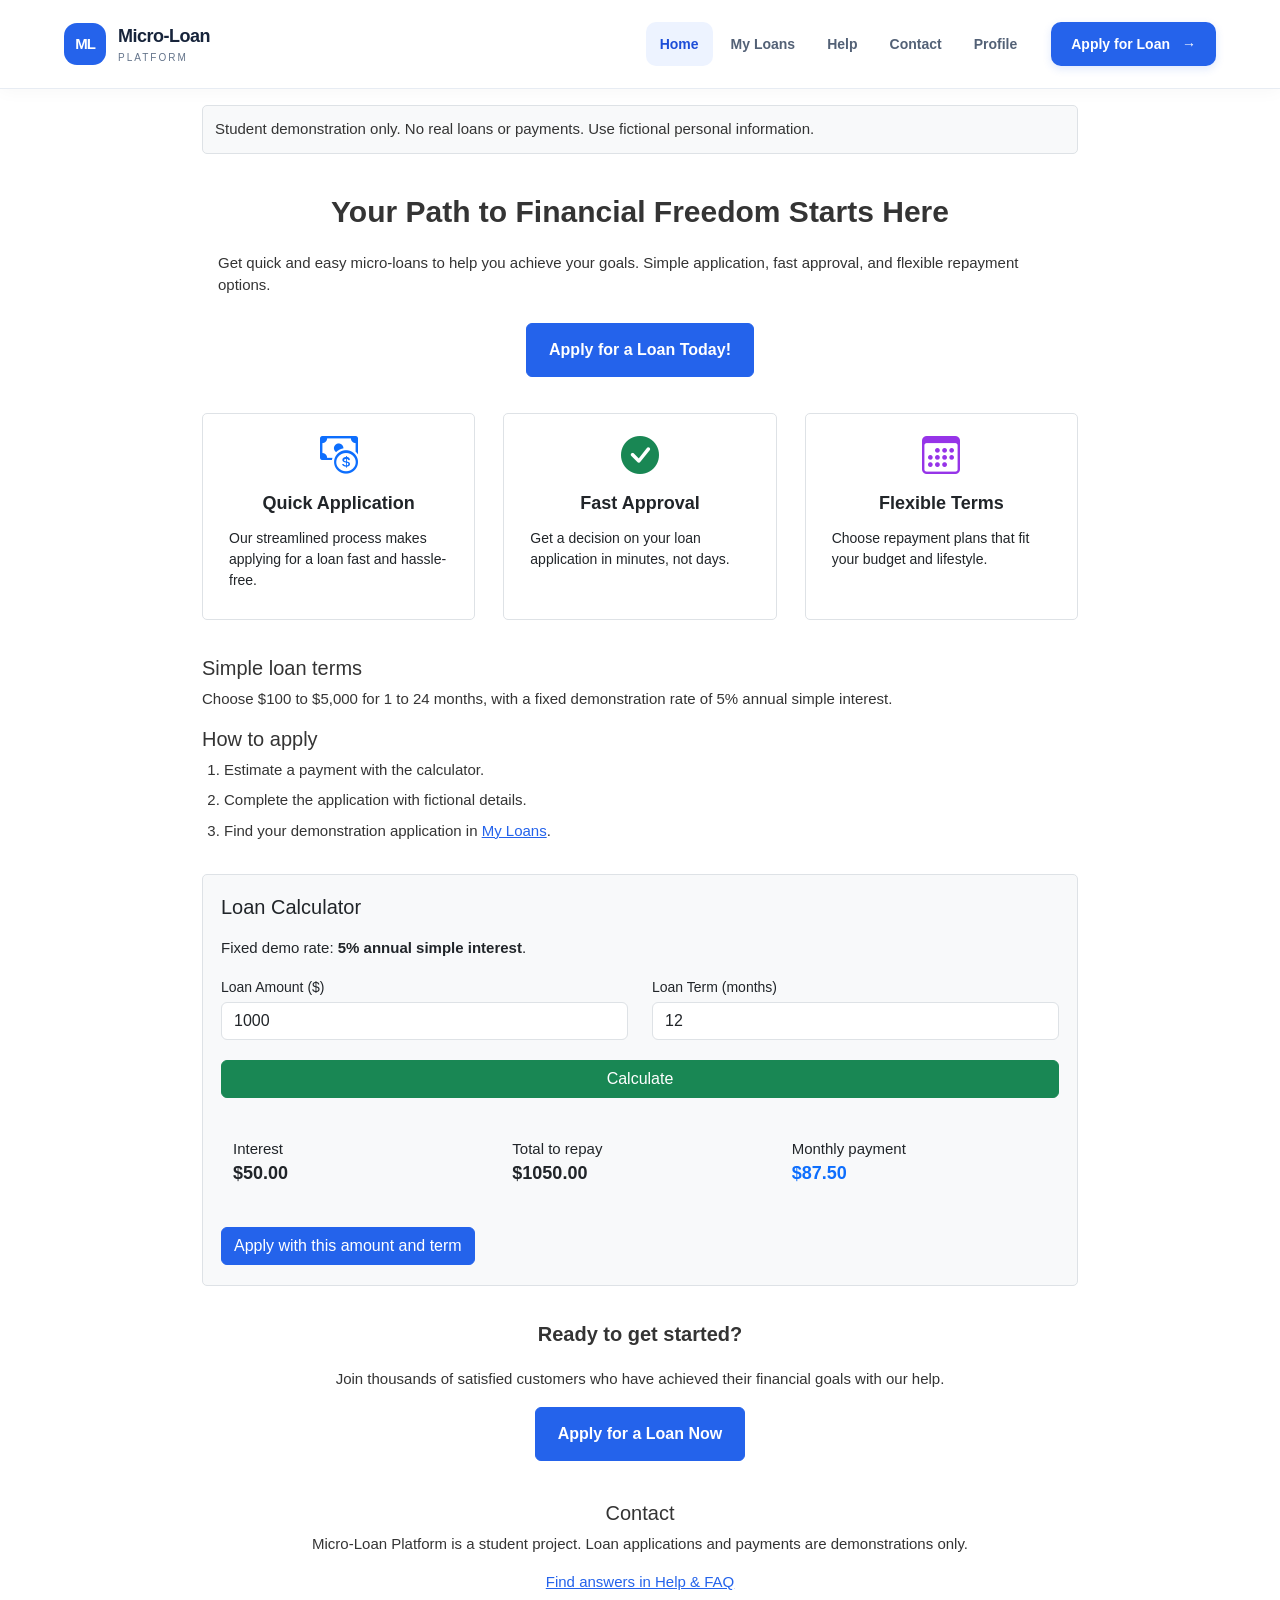
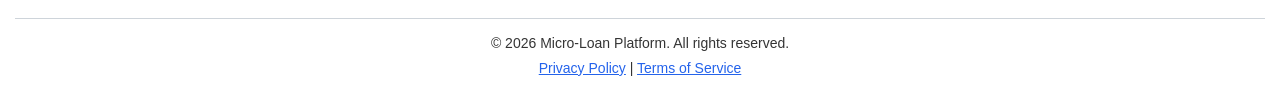
==== index.html @ 4043ddec "Added responsive navbar with CSS-only burger menu" ====
<!DOCTYPE html>
<html lang="en">
<head>
  <meta charset="UTF-8">
  <meta name="viewport" content="width=device-width, initial-scale=1.0">
  <meta name="description" content="Micro-Loan Platform: a student demo of a simple micro-loan application website.">
  <title>Home | Micro-Loan Platform</title>
  <link href="https://cdn.jsdelivr.net/npm/bootstrap@5.3.3/dist/css/bootstrap.min.css" rel="stylesheet">
  <link href="https://cdn.jsdelivr.net/npm/bootstrap-icons@1.11.3/font/bootstrap-icons.min.css" rel="stylesheet">
  <link href="css/common.css" rel="stylesheet">
  <link href="css/public.css" rel="stylesheet">
  <link rel="stylesheet" href="css/navbar.css">
</head>
<body>
  <header class="site-header">
    <div class="navbar-shell">
      <a class="nav-brand" href="index.html" aria-label="Micro-Loan Platform home">
        <span class="nav-brand-mark" aria-hidden="true">ML</span>
        <span><span class="nav-brand-name">Micro-Loan</span><span class="nav-brand-caption">Platform</span></span>
      </a>
      <input class="nav-menu-toggle" id="nav-menu-toggle" type="checkbox" aria-label="Toggle navigation menu" aria-controls="primary-navigation">
      <label class="nav-toggle" for="nav-menu-toggle">
        <span aria-hidden="true"></span><span aria-hidden="true"></span><span aria-hidden="true"></span>
      </label>
      <nav id="primary-navigation" class="primary-nav" aria-label="Main navigation">
        <ul class="primary-links">
          <li><a href="index.html" aria-current="page">Home</a></li>
          <li><a href="loans.html">My Loans</a></li>
          <li><a href="help.html">Help</a></li>
          <li><a href="index.html#contact">Contact</a></li>
          <li><a href="loans.html#profile-demo">Profile</a></li>
          <li class="nav-apply"><a class="nav-cta" href="apply.html">Apply for Loan<span aria-hidden="true">&rarr;</span></a></li>
        </ul>
      </nav>
    </div>
  </header>

  <main class="container page-content">
    <p class="demo-notice mt-3">Student demonstration only. No real loans or payments. Use fictional personal information.</p>
    <section class="hero text-center" aria-labelledby="hero-title">
      <h1 id="hero-title">Your Path to Financial Freedom Starts Here</h1>
      <p class="hero-description">Get quick and easy micro-loans to help you achieve your goals. Simple application, fast approval, and flexible repayment options.</p>
      <a class="btn btn-primary main-cta" href="apply.html">Apply for a Loan Today!</a>
    </section>

    <section class="feature-grid" aria-label="Loan benefits">
      <article class="card feature-card text-center">
        <i class="bi bi-cash-coin feature-icon text-primary" aria-hidden="true"></i>
        <h2>Quick Application</h2>
        <p>Our streamlined process makes applying for a loan fast and hassle-free.</p>
      </article>
      <article class="card feature-card text-center">
        <i class="bi bi-check-circle-fill feature-icon text-success" aria-hidden="true"></i>
        <h2>Fast Approval</h2>
        <p>Get a decision on your loan application in minutes, not days.</p>
      </article>
      <article class="card feature-card text-center">
        <i class="bi bi-calendar3 feature-icon calendar-icon" aria-hidden="true"></i>
        <h2>Flexible Terms</h2>
        <p>Choose repayment plans that fit your budget and lifestyle.</p>
      </article>
    </section>

    <section class="information-section" aria-labelledby="terms-title">
      <h2 id="terms-title">Simple loan terms</h2>
      <p>Choose $100 to $5,000 for 1 to 24 months, with a fixed demonstration rate of 5% annual simple interest.</p>
      <h2>How to apply</h2>
      <ol class="application-steps">
        <li>Estimate a payment with the calculator.</li>
        <li>Complete the application with fictional details.</li>
        <li>Find your demonstration application in <a href="loans.html">My Loans</a>.</li>
      </ol>
    </section>

    <section class="card calculator" aria-labelledby="calculator-title">
      <h2 id="calculator-title">Loan Calculator</h2>
      <p>Fixed demo rate: <strong>5% annual simple interest</strong>.</p>
      <form id="loan-calculator" novalidate>
        <div class="row">
          <div class="col-12 col-md-6 mb-3">
            <label class="form-label" for="loan-amount">Loan Amount ($)</label>
            <input class="form-control" id="loan-amount" name="amount" type="number" value="1000" min="100" max="5000" step="0.01" required aria-describedby="loan-amount-error">
            <p class="field-error mb-0" id="loan-amount-error"></p>
          </div>
          <div class="col-12 col-md-6 mb-3">
            <label class="form-label" for="loan-term">Loan Term (months)</label>
            <input class="form-control" id="loan-term" name="term" type="number" value="12" min="1" max="24" step="1" required aria-describedby="loan-term-error">
            <p class="field-error mb-0" id="loan-term-error"></p>
          </div>
        </div>
        <button class="btn btn-success w-100" type="submit">Calculate</button>
      </form>
      <p id="calculator-message" class="text-danger mt-3 mb-0" role="status"></p>
      <div id="calculation-results" aria-live="polite" hidden>
        <dl class="row calculation-results">
          <div class="col-12 col-sm-4"><dt>Interest</dt><dd id="loan-interest"></dd></div>
          <div class="col-12 col-sm-4"><dt>Total to repay</dt><dd id="loan-total"></dd></div>
          <div class="col-12 col-sm-4"><dt>Monthly payment</dt><dd id="monthly-payment" class="text-primary"></dd></div>
        </dl>
      </div>
      <a id="calculator-apply" class="btn btn-primary mt-3 align-self-start" hidden>Apply with this amount and term</a>
    </section>

    <section class="bottom-cta text-center" aria-labelledby="cta-title">
      <h2 id="cta-title">Ready to get started?</h2>
      <p>Join thousands of satisfied customers who have achieved their financial goals with our help.</p>
      <a class="btn btn-primary main-cta" href="apply.html">Apply for a Loan Now</a>
    </section>

    <section id="contact" class="contact-section text-center" aria-labelledby="contact-title">
      <h2 id="contact-title">Contact</h2>
      <p>Micro-Loan Platform is a student project. Loan applications and payments are demonstrations only.</p>
      <a href="help.html">Find answers in Help &amp; FAQ</a>
    </section>
  </main>

  <footer class="site-footer text-center">
    <p class="mb-1">© 2026 Micro-Loan Platform. All rights reserved.</p>
    <nav aria-label="Legal navigation">
      <a href="loan-details.html#privacy">Privacy Policy</a>
      <span aria-hidden="true"> | </span>
      <a href="loan-details.html#terms">Terms of Service</a>
    </nav>
  </footer>
  <!-- store.js is supplied by participant 2. Keep it before the page script. -->
  <script src="js/store.js" defer></script>
  <script src="js/public.js" defer></script>
</body>
</html>
---- css/public.css ----
/* Styles for Home, Apply and Help. Shared styles are in common.css. */
.page-content { max-width: 900px; }
.application-page { max-width: 1050px; padding-top: 24px; padding-bottom: 32px; }
.help-page { max-width: 900px; padding-top: 24px; padding-bottom: 32px; }
.hero { position: relative; padding: 24px 16px 36px; }
.hero-description { text-align: left; margin-bottom: 26px; }
.main-cta { padding: 14px 22px; font-weight: 700; }
.feature-grid { display: grid; grid-template-columns: repeat(3, 1fr); gap: 28px; margin-bottom: 28px; }
.feature-card { padding: 22px 26px 28px; }
.feature-icon { display: block; margin: 0 auto 18px; font-size: 38px; line-height: 1; }
.calendar-icon { color: #9634e8; }
.feature-card h2 { font-size: 18px; font-weight: 700; margin-bottom: 14px; }
.feature-card p { text-align: left; margin: 0; font-size: 14px; }
.calculator { background-color: #f8f9fa; padding: 20px 18px; }
.calculator h2 { margin-bottom: 18px; }
.calculation-results { margin: 24px 0 16px; }
.calculation-results dt { font-weight: 400; }
.calculation-results dd { font-weight: 700; font-size: 18px; }
.information-section { padding: 8px 0 24px; }
.application-steps { padding-left: 22px; margin-bottom: 0; }
.application-steps li { margin-bottom: 8px; }
.bottom-cta { padding: 36px 0 22px; }
.bottom-cta h2 { margin-bottom: 22px; font-weight: 700; }
#contact { padding: 18px 0 24px; scroll-margin-top: 20px; }
.faq-item { margin-bottom: 12px; }
.faq-question { width: 100%; padding: 16px; display: flex; justify-content: space-between; gap: 12px; text-align: left; border: 0; border-radius: 5px; background: #f8f9fa; color: var(--site-text); font-weight: 700; }
.faq-question[aria-expanded="true"] { color: var(--site-blue); }
.faq-answer { padding: 16px; }
.faq-answer p { margin: 0; }

@media (max-width: 768px) {
  .feature-grid { grid-template-columns: repeat(2, 1fr); gap: 18px; }
}

@media (max-width: 576px) {
  .feature-grid { grid-template-columns: 1fr; }
  .hero { padding: 24px 0; }
  .feature-card { padding: 22px; }
  .calculator { padding: 18px 14px; }
}
---- css/navbar.css ----
.site-header {
  margin: 0;
  background: #fff;
  border-bottom: 1px solid #e7ecf3;
  box-shadow: 0 3px 16px rgb(15 23 42 / 3%);
  font-family: Arial, Helvetica, sans-serif;
  font-size: 14px;
  line-height: 1.5;
}

.navbar-shell {
  display: flex;
  align-items: center;
  justify-content: space-between;
  gap: 24px;
  max-width: 1200px;
  min-height: 88px;
  margin: 0 auto;
  padding: 16px 24px;
}

.nav-brand {
  display: inline-flex;
  align-items: center;
  gap: 12px;
  flex-shrink: 0;
  color: #17243b;
  text-decoration: none;
}

.nav-brand:hover { color: #2563eb; }
.nav-brand-mark {
  display: grid;
  place-items: center;
  width: 42px;
  height: 42px;
  border-radius: 13px;
  background: #2563eb;
  color: #fff;
  font-size: 15px;
  font-weight: 700;
  letter-spacing: -1px;
}

.nav-brand-name { display: block; font-size: 18px; font-weight: 700; letter-spacing: -0.5px; }
.nav-brand-caption { display: block; color: #64748b; font-size: 10px; letter-spacing: 2px; text-transform: uppercase; }
.primary-links {
  display: flex;
  align-items: center;
  gap: 4px;
  padding: 0;
  margin: 0;
  list-style: none;
}

.primary-links a {
  display: flex;
  align-items: center;
  justify-content: center;
  min-height: 44px;
  padding: 10px 14px;
  border-radius: 10px;
  color: #536176;
  font-weight: 600;
  text-decoration: none;
  transition: background-color 150ms, color 150ms;
}

.primary-links a:hover { background: #f1f5f9; color: #17243b; }
.primary-links a[aria-current] { background: #edf3ff; color: #1d4ed8; }
.primary-links .nav-apply { margin-left: 16px; }
.primary-links .nav-cta {
  gap: 12px;
  padding: 10px 20px;
  background: #2563eb;
  color: #fff;
  box-shadow: 0 3px 8px rgb(37 99 235 / 15%);
}

.primary-links .nav-cta:hover,
.primary-links .nav-cta[aria-current] { background: #1d4ed8; color: #fff; }
.site-header a:focus-visible,
.nav-menu-toggle:focus-visible + .nav-toggle { outline: 3px solid #2563eb; outline-offset: 4px; }
.nav-menu-toggle { display: none; }
.nav-toggle {
  display: none;
  flex-direction: column;
  align-items: center;
  justify-content: center;
  gap: 5px;
  width: 44px;
  height: 44px;
  padding: 0;
  border: 1px solid #dde5ef;
  border-radius: 12px;
  background: #f8fafc;
  color: #17243b;
  cursor: pointer;
  margin: 0;
}

.nav-toggle span {
  width: 20px;
  height: 2px;
  border-radius: 2px;
  background: currentColor;
  transition: transform 150ms, opacity 150ms;
}

.nav-menu-toggle:checked + .nav-toggle span:nth-child(1) { transform: translateY(7px) rotate(45deg); }
.nav-menu-toggle:checked + .nav-toggle span:nth-child(2) { opacity: 0; }
.nav-menu-toggle:checked + .nav-toggle span:nth-child(3) { transform: translateY(-7px) rotate(-45deg); }

@media (max-width: 991px) {
  .navbar-shell { flex-wrap: wrap; gap: 0; min-height: 76px; padding: 16px 20px; }
  /* Keep the checkbox focusable; its label is the visible burger. */
  .nav-menu-toggle {
    display: block;
    position: absolute;
    width: 1px;
    height: 1px;
    padding: 0;
    margin: 0;
    overflow: hidden;
    clip-path: inset(50%);
    white-space: nowrap;
  }
  .nav-toggle { display: flex; }
  .primary-nav { display: none; flex-basis: 100%; padding-top: 16px; }
  .nav-menu-toggle:checked ~ .primary-nav { display: block; }
  .primary-links { display: grid; gap: 4px; padding-top: 12px; border-top: 1px solid #e7ecf3; }
  .primary-links a { justify-content: flex-start; padding: 12px 14px; }
  .primary-links .nav-apply { margin: 8px 0 0; }
  .primary-links .nav-cta { justify-content: center; }
}

@media (prefers-reduced-motion: reduce) {
  .primary-links a, .nav-toggle span { transition: none; }
}
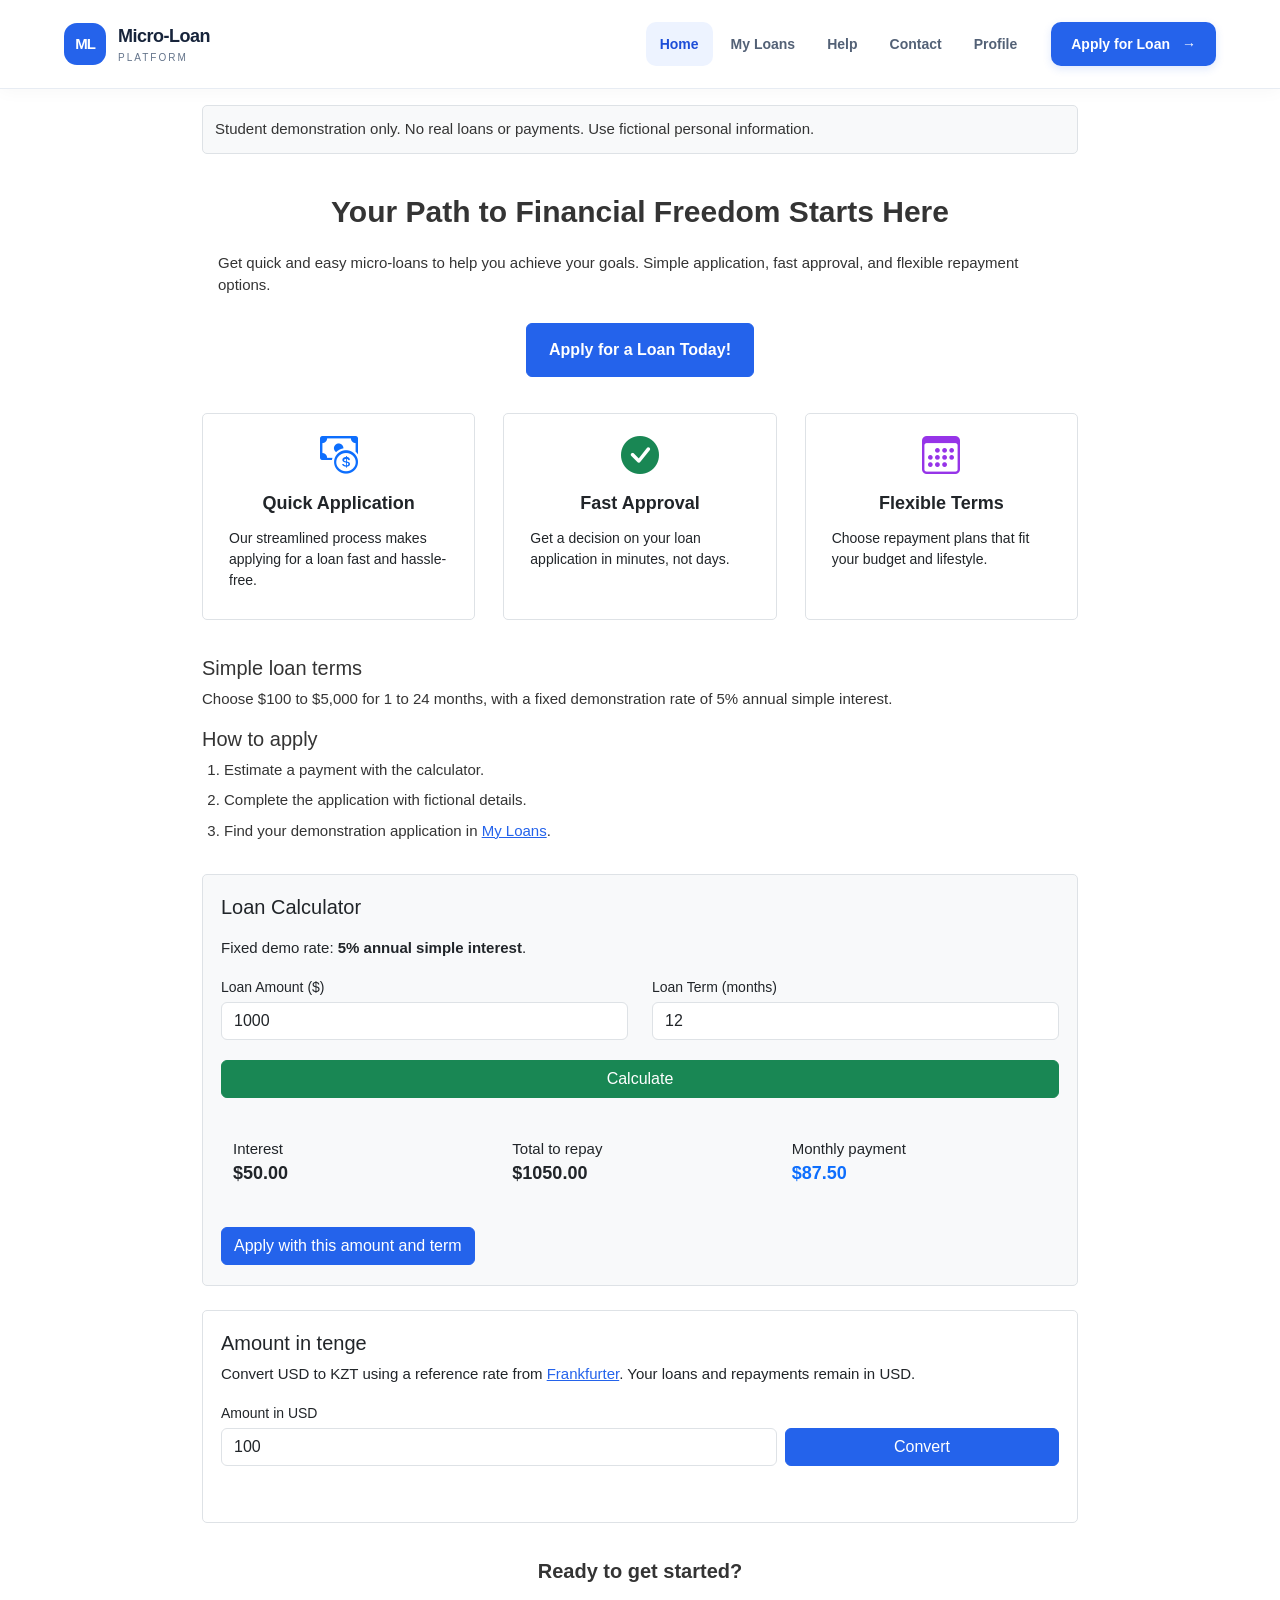
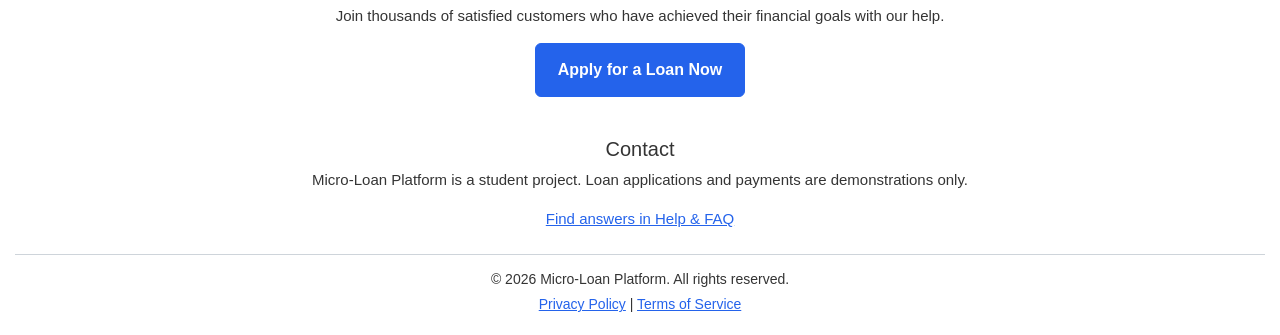
==== commit abde2e0d: "Added USD to KZT conversion" ====
--- a/index.html
+++ b/index.html
@@ -101,6 +101,25 @@
       <a id="calculator-apply" class="btn btn-primary mt-3 align-self-start" hidden>Apply with this amount and term</a>
     </section>
 
+    <section class="card final-tool mt-4" aria-labelledby="currency-title">
+      <h2 id="currency-title">Amount in tenge</h2>
+      <p>Convert USD to KZT using a reference rate from <a href="https://frankfurter.dev/" target="_blank" rel="noopener noreferrer">Frankfurter</a>. Your loans and repayments remain in USD.</p>
+      <form id="currency-form" novalidate>
+        <label class="form-label" for="currency-amount">Amount in USD</label>
+        <div class="row align-items-start g-2">
+          <div class="col-12 col-sm-8">
+            <input class="form-control" id="currency-amount" name="usd" type="number" min="0.01" step="0.01" value="100" required aria-describedby="currency-amount-error">
+            <p id="currency-amount-error" class="field-error mb-0"></p>
+          </div>
+          <div class="col-12 col-sm-4">
+            <button id="convert-currency" class="btn btn-primary w-100" type="submit">Convert</button>
+          </div>
+        </div>
+      </form>
+      <p id="currency-message" class="mt-3 mb-0" role="status"></p>
+      <div id="currency-result" class="mt-3" aria-live="polite"></div>
+    </section>
+
     <section class="bottom-cta text-center" aria-labelledby="cta-title">
       <h2 id="cta-title">Ready to get started?</h2>
       <p>Join thousands of satisfied customers who have achieved their financial goals with our help.</p>
@@ -122,8 +141,8 @@
       <a href="loan-details.html#terms">Terms of Service</a>
     </nav>
   </footer>
-  <!-- store.js is supplied by participant 2. Keep it before the page script. -->
   <script src="js/store.js" defer></script>
   <script src="js/public.js" defer></script>
+  <script src="js/currency.js" defer></script>
 </body>
 </html>
--- a/css/common.css
+++ b/css/common.css
@@ -0,0 +1,79 @@
+:root {
+  --site-text: #343434;
+  --site-border: #dee2e6;
+  --site-blue: #2463eb;
+}
+
+body {
+  display: flex;
+  flex-direction: column;
+  min-height: 100vh;
+  color: var(--site-text);
+  background-color: #fff;
+  font-family: Arial, Helvetica, sans-serif;
+  font-size: 15px;
+  line-height: 1.5;
+}
+
+main { flex-grow: 1; }
+a { color: var(--site-blue); }
+h1 { font-size: 30px; font-weight: 700; margin-bottom: 22px; }
+h2 { font-size: 20px; }
+
+a:focus-visible,
+button:focus-visible {
+  outline: 3px solid var(--site-blue);
+  outline-offset: 4px;
+}
+
+.site-header {
+  margin: 0 15px;
+  border-bottom: 1px solid #ced4da;
+}
+
+.header-inner {
+  display: flex;
+  justify-content: space-between;
+  align-items: center;
+  flex-wrap: wrap;
+  gap: 16px;
+  padding: 26px 18px 14px;
+}
+
+.brand { color: var(--site-text); font-size: 22px; text-decoration: none; }
+.nav-links {
+  display: flex;
+  align-items: center;
+  flex-wrap: wrap;
+  gap: 16px;
+  padding: 0;
+  margin: 0;
+  list-style: none;
+}
+
+.nav-links a[aria-current="page"] { font-weight: 700; }
+.btn-primary { background-color: var(--site-blue); border-color: var(--site-blue); }
+.card { border-color: var(--site-border); border-radius: 5px; }
+.form-label { margin-bottom: 4px; font-size: 14px; }
+.form-control:focus, .form-select:focus { border-color: var(--site-blue); }
+.field-error { color: #b02a37; font-size: 14px; margin-top: 4px; }
+[aria-invalid="true"] { border-color: #b02a37; }
+.demo-notice { background: #f8f9fa; border: 1px solid var(--site-border); padding: 12px; border-radius: 5px; }
+
+.site-footer {
+  margin: 0 15px;
+  padding: 14px 12px 20px;
+  border-top: 1px solid #ced4da;
+  font-size: 14px;
+}
+
+@media (max-width: 768px) {
+  .header-inner { justify-content: center; }
+  h1 { font-size: 26px; }
+}
+
+@media (max-width: 576px) {
+  .header-inner { padding: 18px 0; }
+  .nav-links { justify-content: center; gap: 12px; }
+  h1 { font-size: 24px; }
+}
--- a/css/public.css
+++ b/css/public.css
@@ -1,4 +1,3 @@
-/* Styles for Home, Apply and Help. Shared styles are in common.css. */
 .page-content { max-width: 900px; }
 .application-page { max-width: 1050px; padding-top: 24px; padding-bottom: 32px; }
 .help-page { max-width: 900px; padding-top: 24px; padding-bottom: 32px; }
@@ -38,3 +37,6 @@
   .feature-card { padding: 22px; }
   .calculator { padding: 18px 14px; }
 }
+
+/* New final tools keep the same card layout as the calculator. */
+.final-tool { padding: 20px 18px; }
--- a/css/navbar.css
+++ b/css/navbar.css
@@ -113,7 +113,6 @@
 
 @media (max-width: 991px) {
   .navbar-shell { flex-wrap: wrap; gap: 0; min-height: 76px; padding: 16px 20px; }
-  /* Keep the checkbox focusable; its label is the visible burger. */
   .nav-menu-toggle {
     display: block;
     position: absolute;
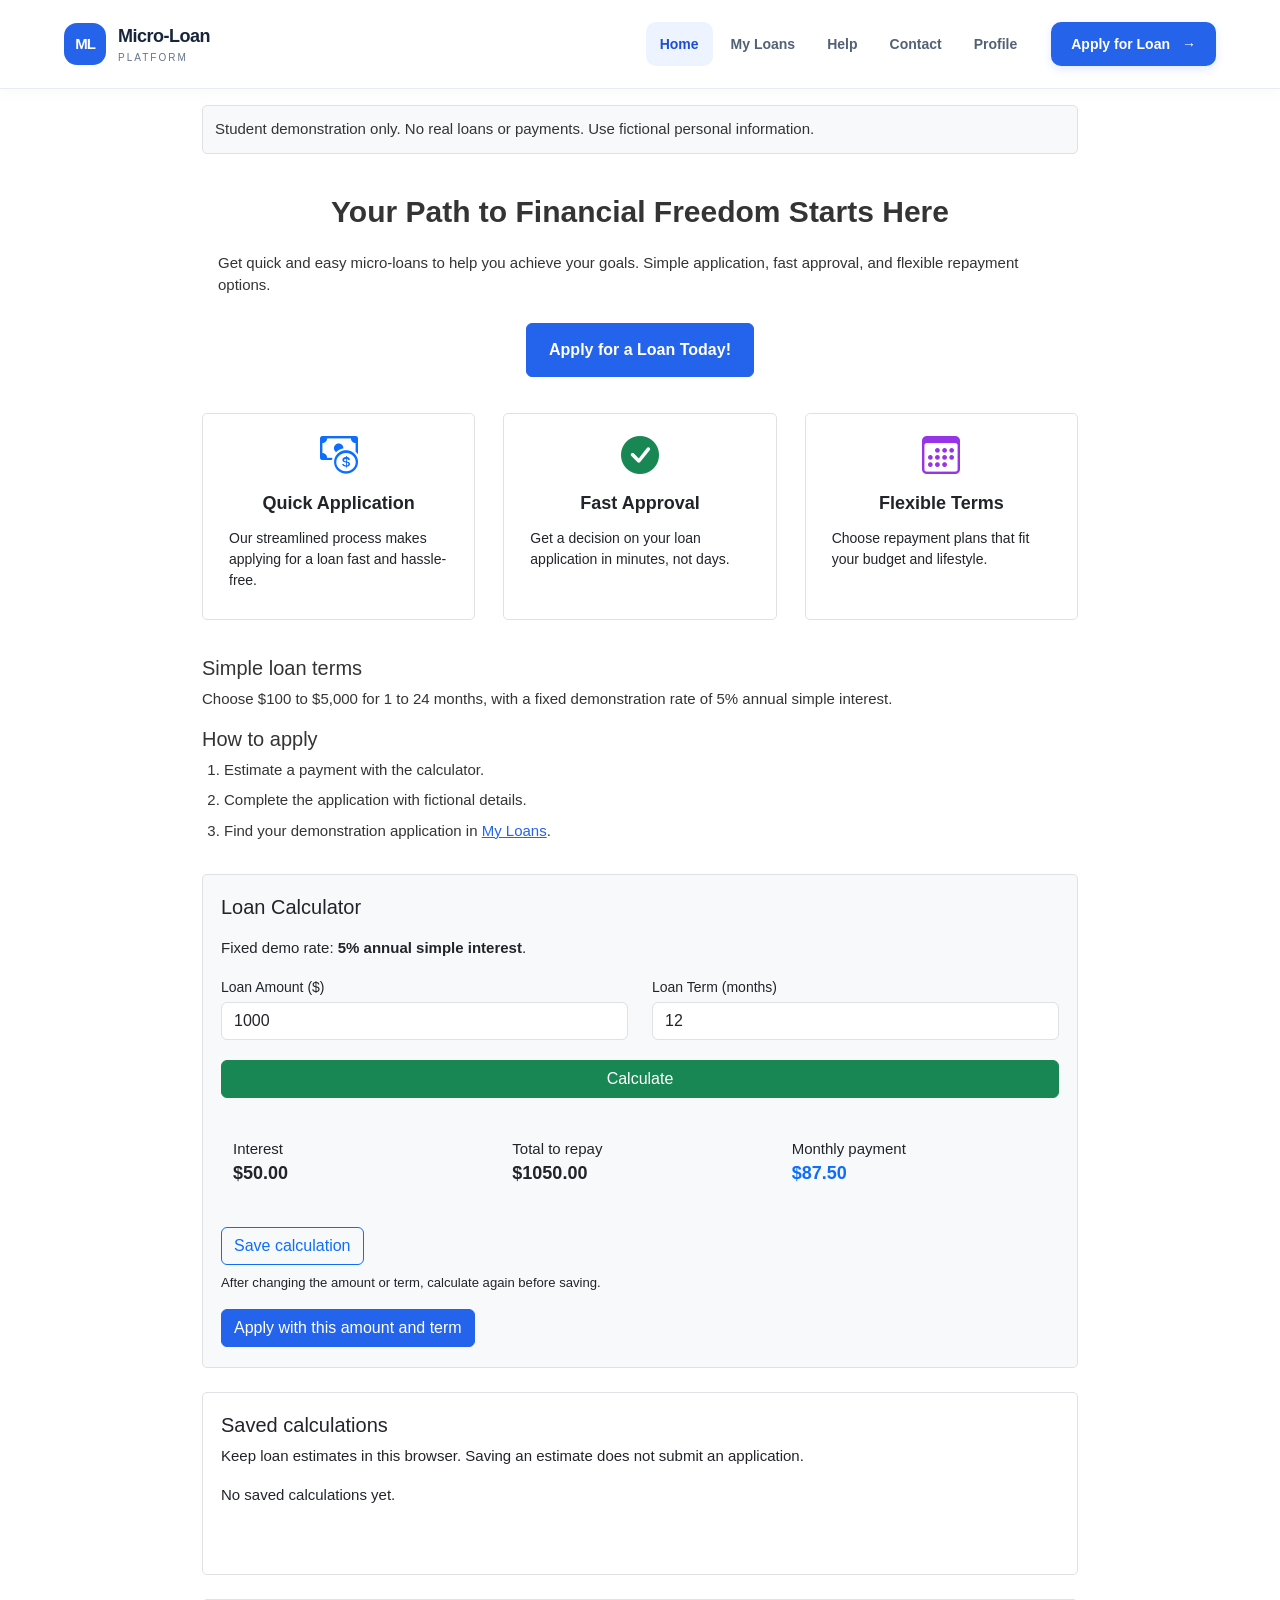
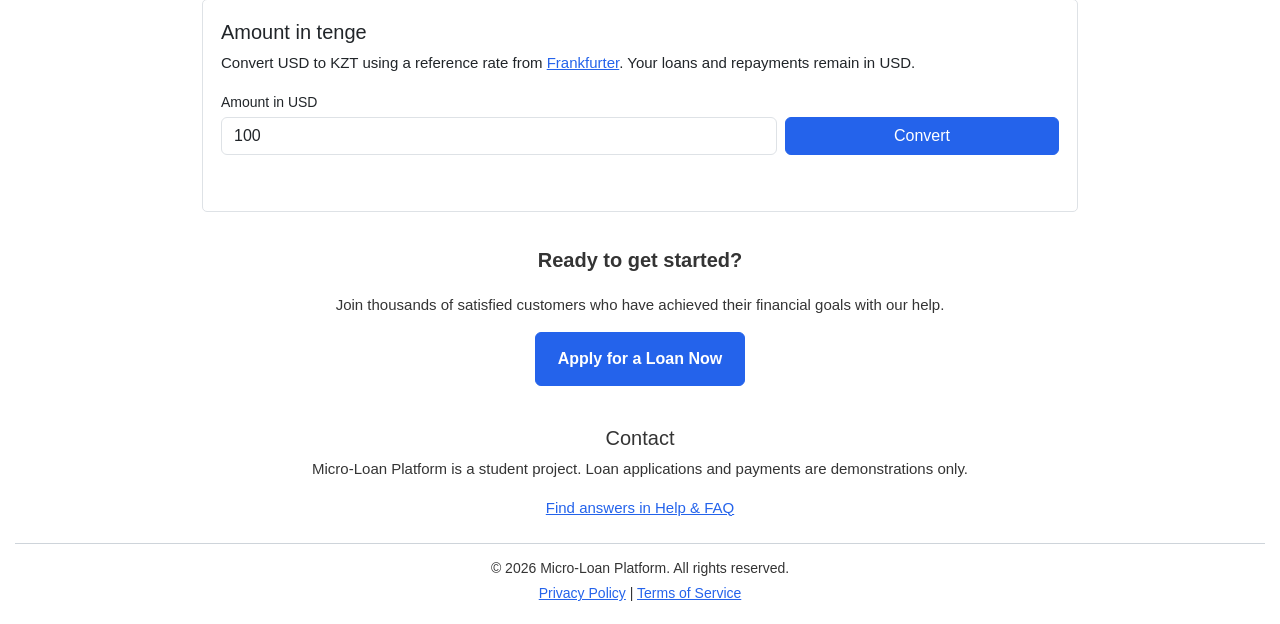
==== commit a16fb602: "Added calculation saving" ====
--- a/index.html
+++ b/index.html
@@ -98,7 +98,17 @@
           <div class="col-12 col-sm-4"><dt>Monthly payment</dt><dd id="monthly-payment" class="text-primary"></dd></div>
         </dl>
       </div>
+      <button id="save-calculation" class="btn btn-outline-primary mt-3 align-self-start" type="button" disabled aria-describedby="save-calculation-help">Save calculation</button>
+      <p id="save-calculation-help" class="small mt-2 mb-0">After changing the amount or term, calculate again before saving.</p>
       <a id="calculator-apply" class="btn btn-primary mt-3 align-self-start" hidden>Apply with this amount and term</a>
+    </section>
+
+    <section class="card final-tool mt-4" aria-labelledby="saved-calculations-title">
+      <h2 id="saved-calculations-title">Saved calculations</h2>
+      <p>Keep loan estimates in this browser. Saving an estimate does not submit an application.</p>
+      <p id="saved-calculation-empty">No saved calculations yet.</p>
+      <ul id="saved-calculation-list" class="saved-calculation-list" aria-label="Saved loan estimates"></ul>
+      <p id="saved-calculation-message" class="mt-3 mb-0" role="status"></p>
     </section>
 
     <section class="card final-tool mt-4" aria-labelledby="currency-title">
@@ -144,5 +154,6 @@
   <script src="js/store.js" defer></script>
   <script src="js/public.js" defer></script>
   <script src="js/currency.js" defer></script>
+  <script src="js/saved-calculations.js" defer></script>
 </body>
 </html>
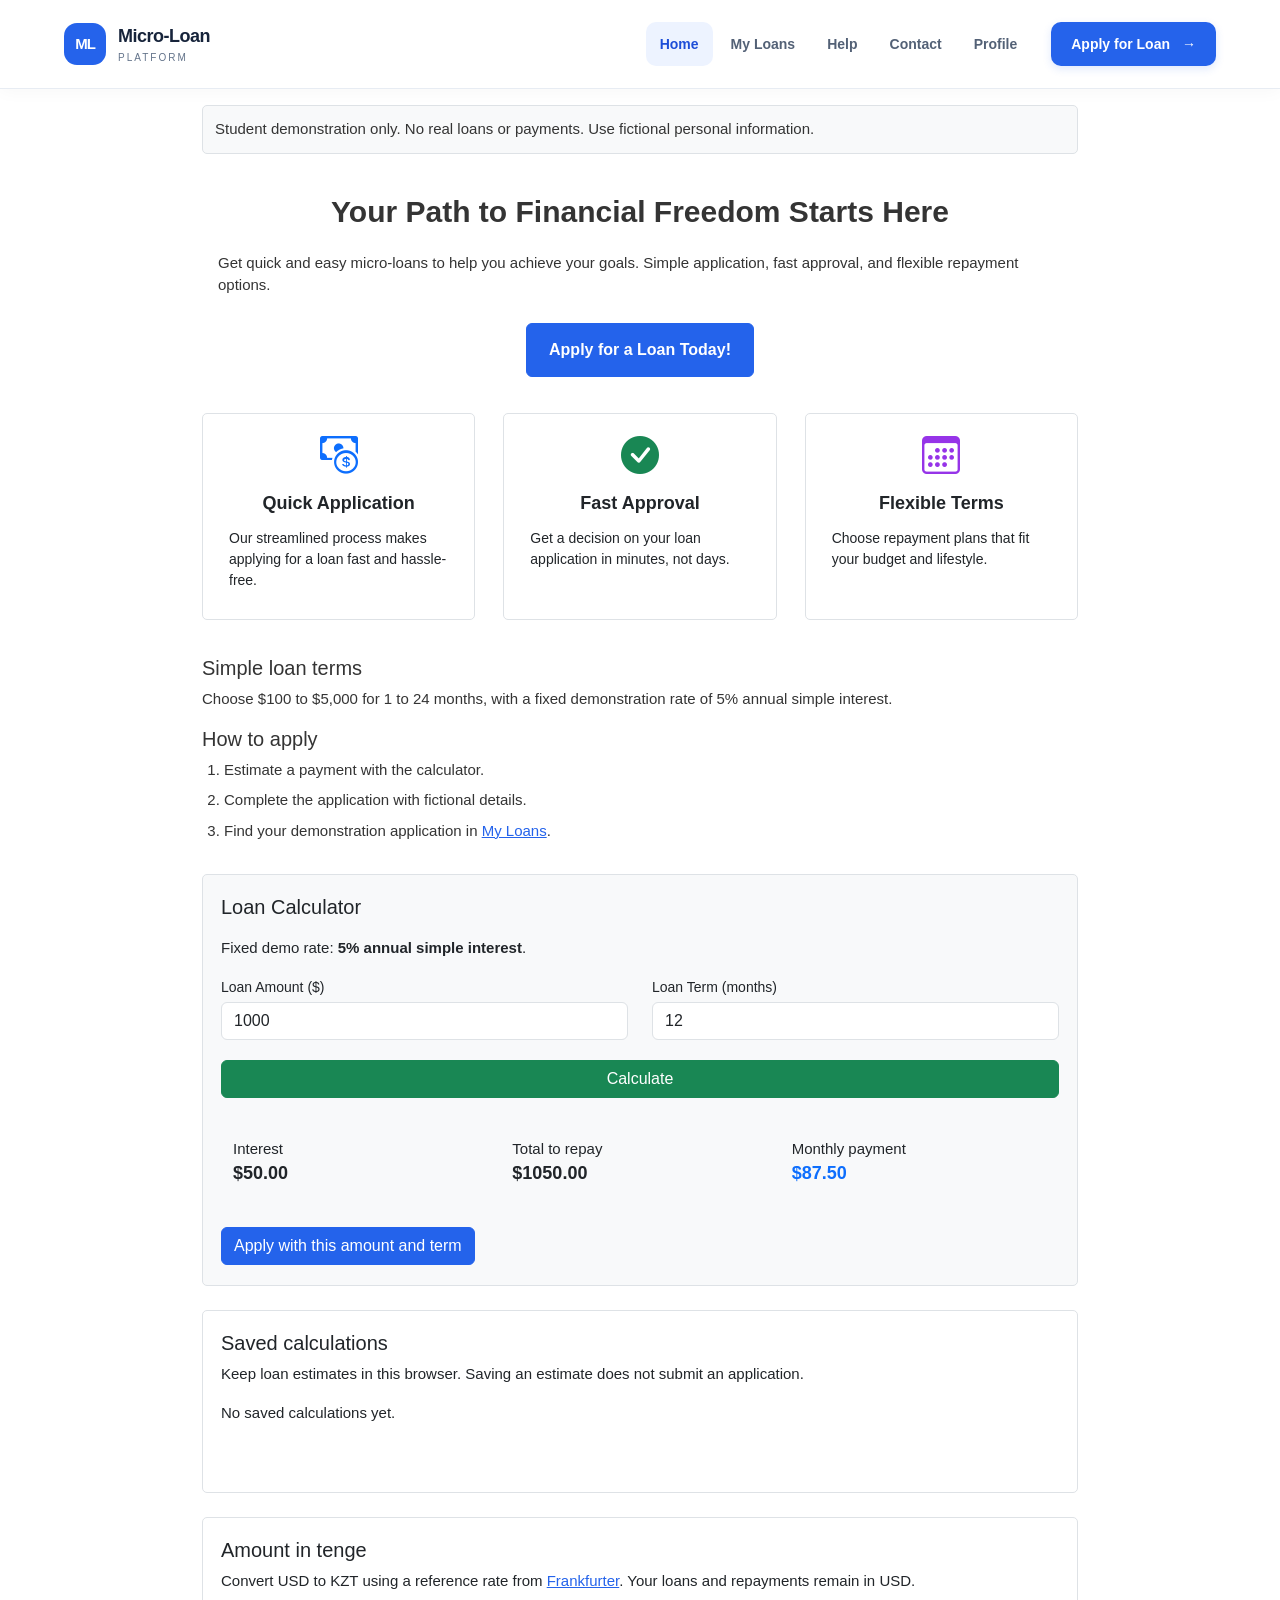
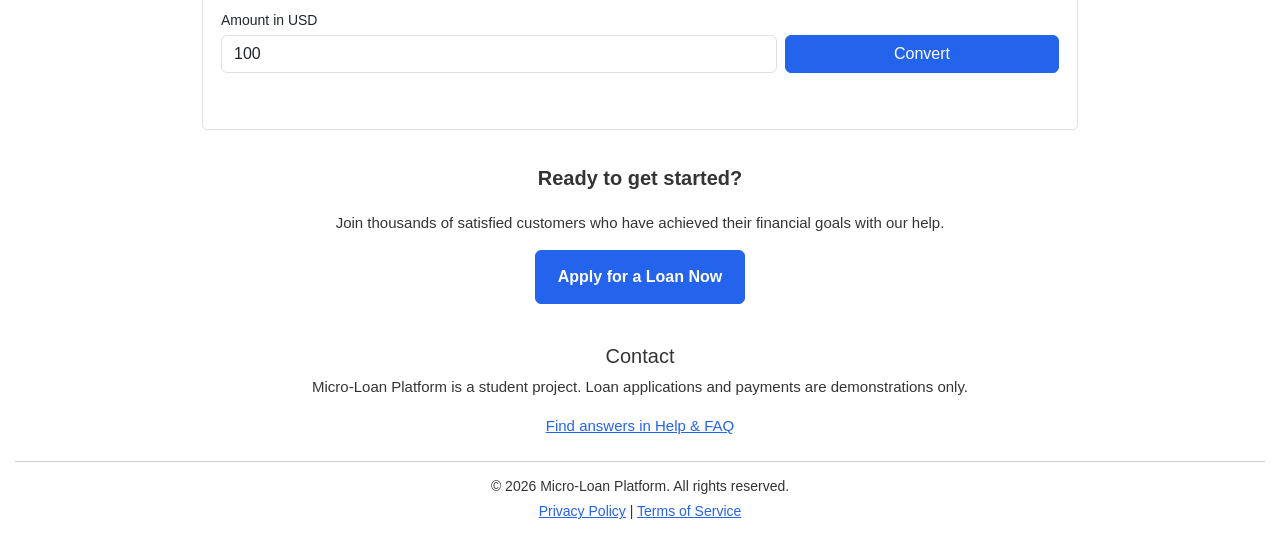
==== commit aef30c99: "Added saved calculation storage" ====
--- a/index.html
+++ b/index.html
@@ -98,8 +98,6 @@
           <div class="col-12 col-sm-4"><dt>Monthly payment</dt><dd id="monthly-payment" class="text-primary"></dd></div>
         </dl>
       </div>
-      <button id="save-calculation" class="btn btn-outline-primary mt-3 align-self-start" type="button" disabled aria-describedby="save-calculation-help">Save calculation</button>
-      <p id="save-calculation-help" class="small mt-2 mb-0">After changing the amount or term, calculate again before saving.</p>
       <a id="calculator-apply" class="btn btn-primary mt-3 align-self-start" hidden>Apply with this amount and term</a>
     </section>
 
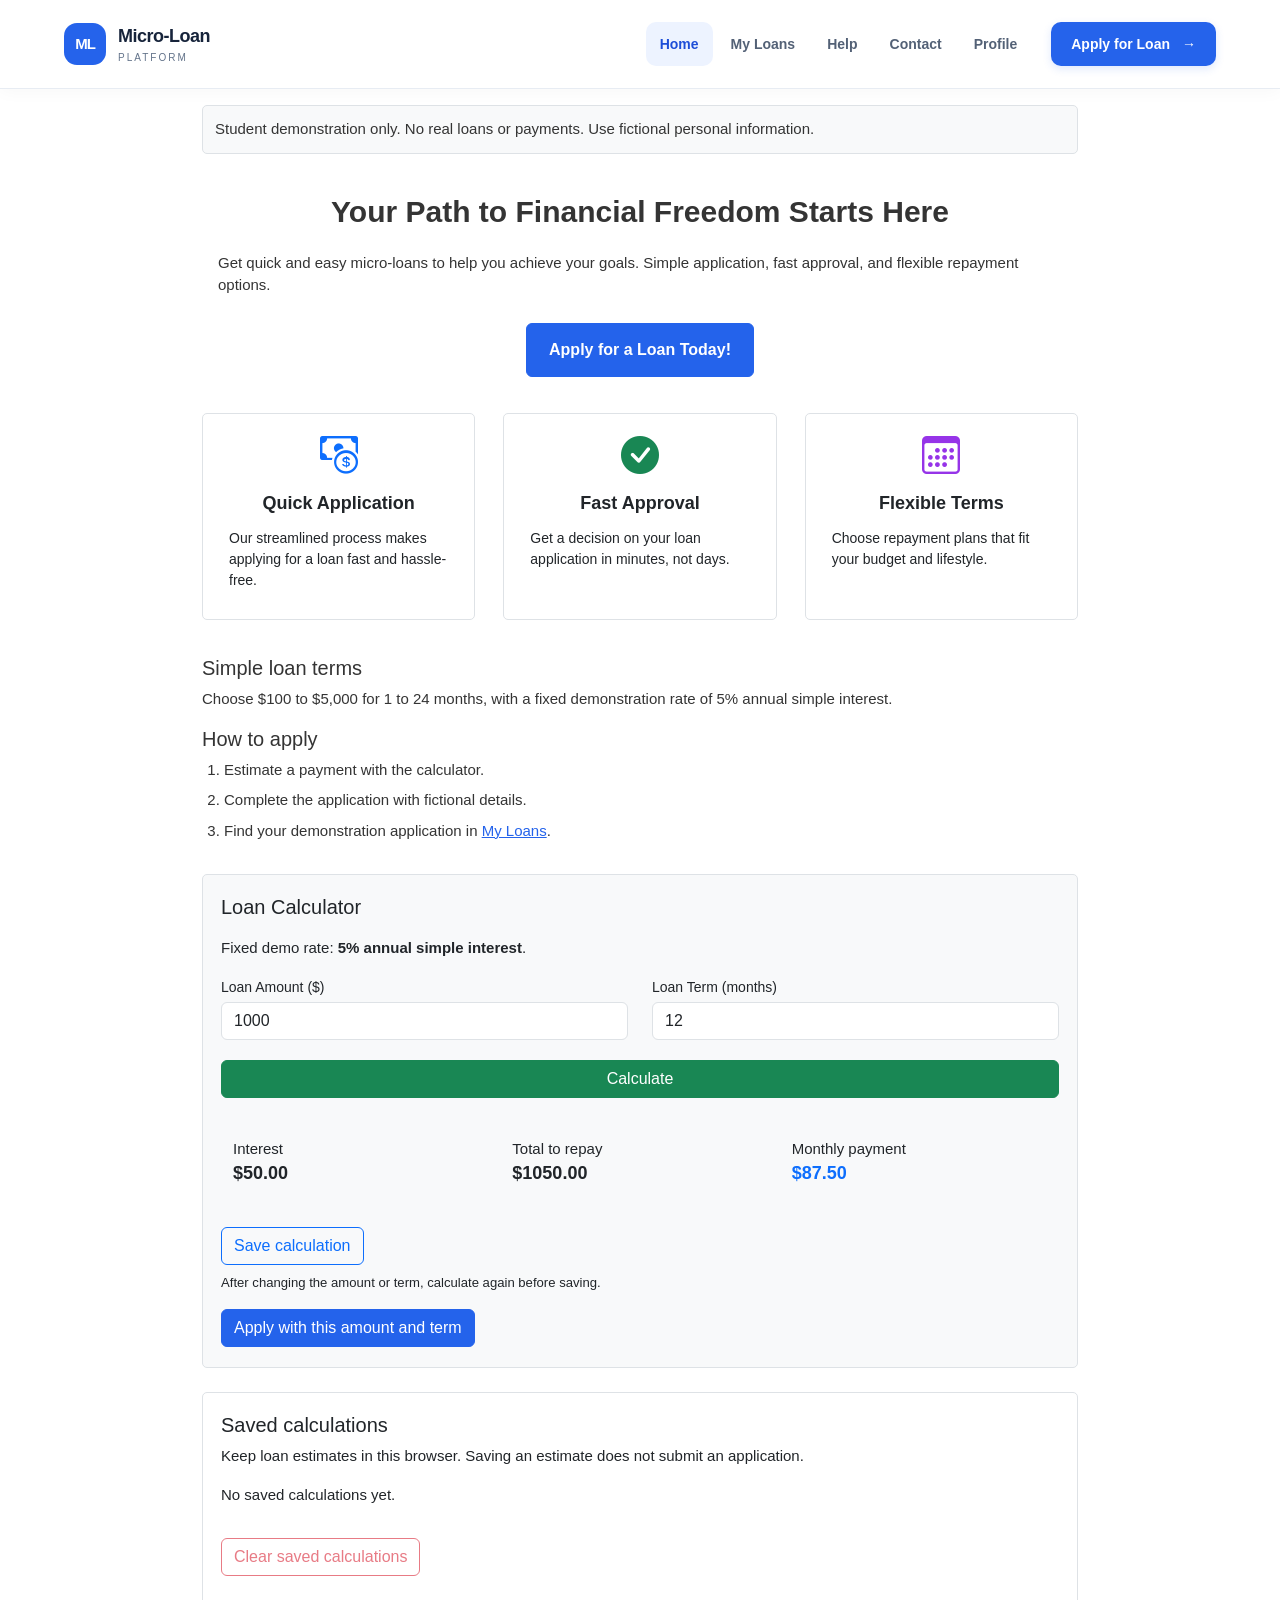
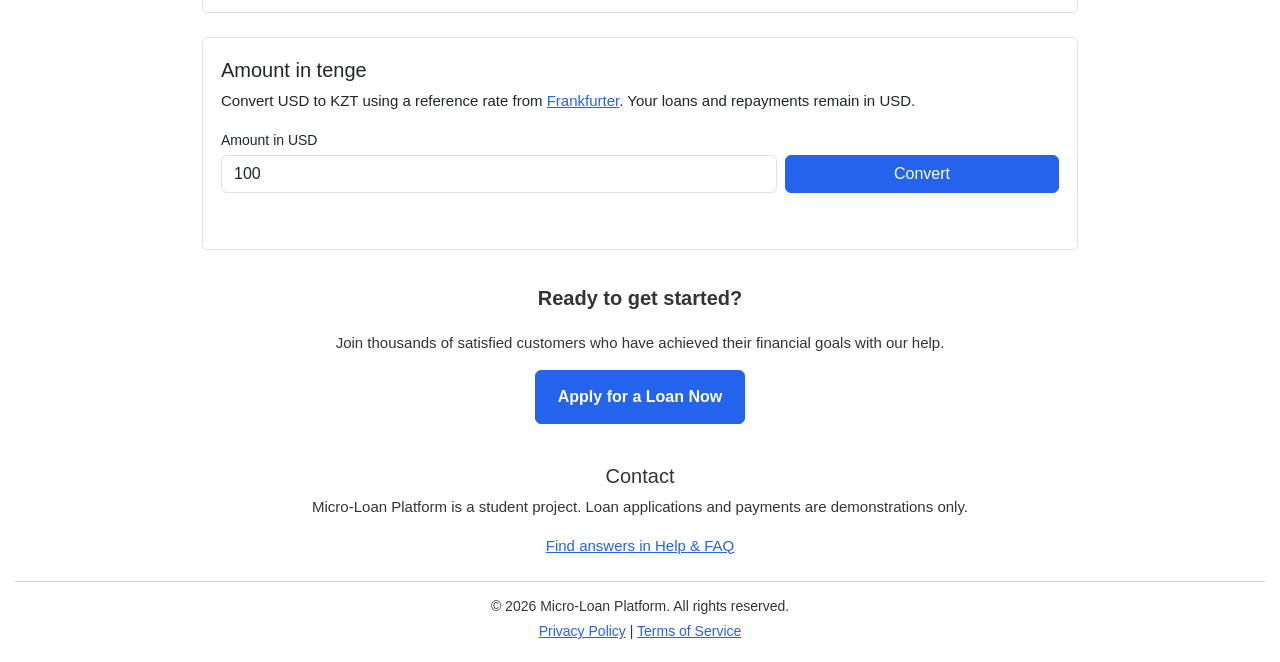
==== commit d854b383: "Added saved calculation removal" ====
--- a/index.html
+++ b/index.html
@@ -98,14 +98,17 @@
           <div class="col-12 col-sm-4"><dt>Monthly payment</dt><dd id="monthly-payment" class="text-primary"></dd></div>
         </dl>
       </div>
+      <button id="save-calculation" class="btn btn-outline-primary mt-3 align-self-start" type="button" disabled aria-describedby="save-calculation-help">Save calculation</button>
+      <p id="save-calculation-help" class="small mt-2 mb-0">After changing the amount or term, calculate again before saving.</p>
       <a id="calculator-apply" class="btn btn-primary mt-3 align-self-start" hidden>Apply with this amount and term</a>
     </section>
 
     <section class="card final-tool mt-4" aria-labelledby="saved-calculations-title">
-      <h2 id="saved-calculations-title">Saved calculations</h2>
+      <h2 id="saved-calculations-title" tabindex="-1">Saved calculations</h2>
       <p>Keep loan estimates in this browser. Saving an estimate does not submit an application.</p>
       <p id="saved-calculation-empty">No saved calculations yet.</p>
       <ul id="saved-calculation-list" class="saved-calculation-list" aria-label="Saved loan estimates"></ul>
+      <button id="clear-saved-calculations" class="btn btn-outline-danger align-self-start" type="button" disabled>Clear saved calculations</button>
       <p id="saved-calculation-message" class="mt-3 mb-0" role="status"></p>
     </section>
 
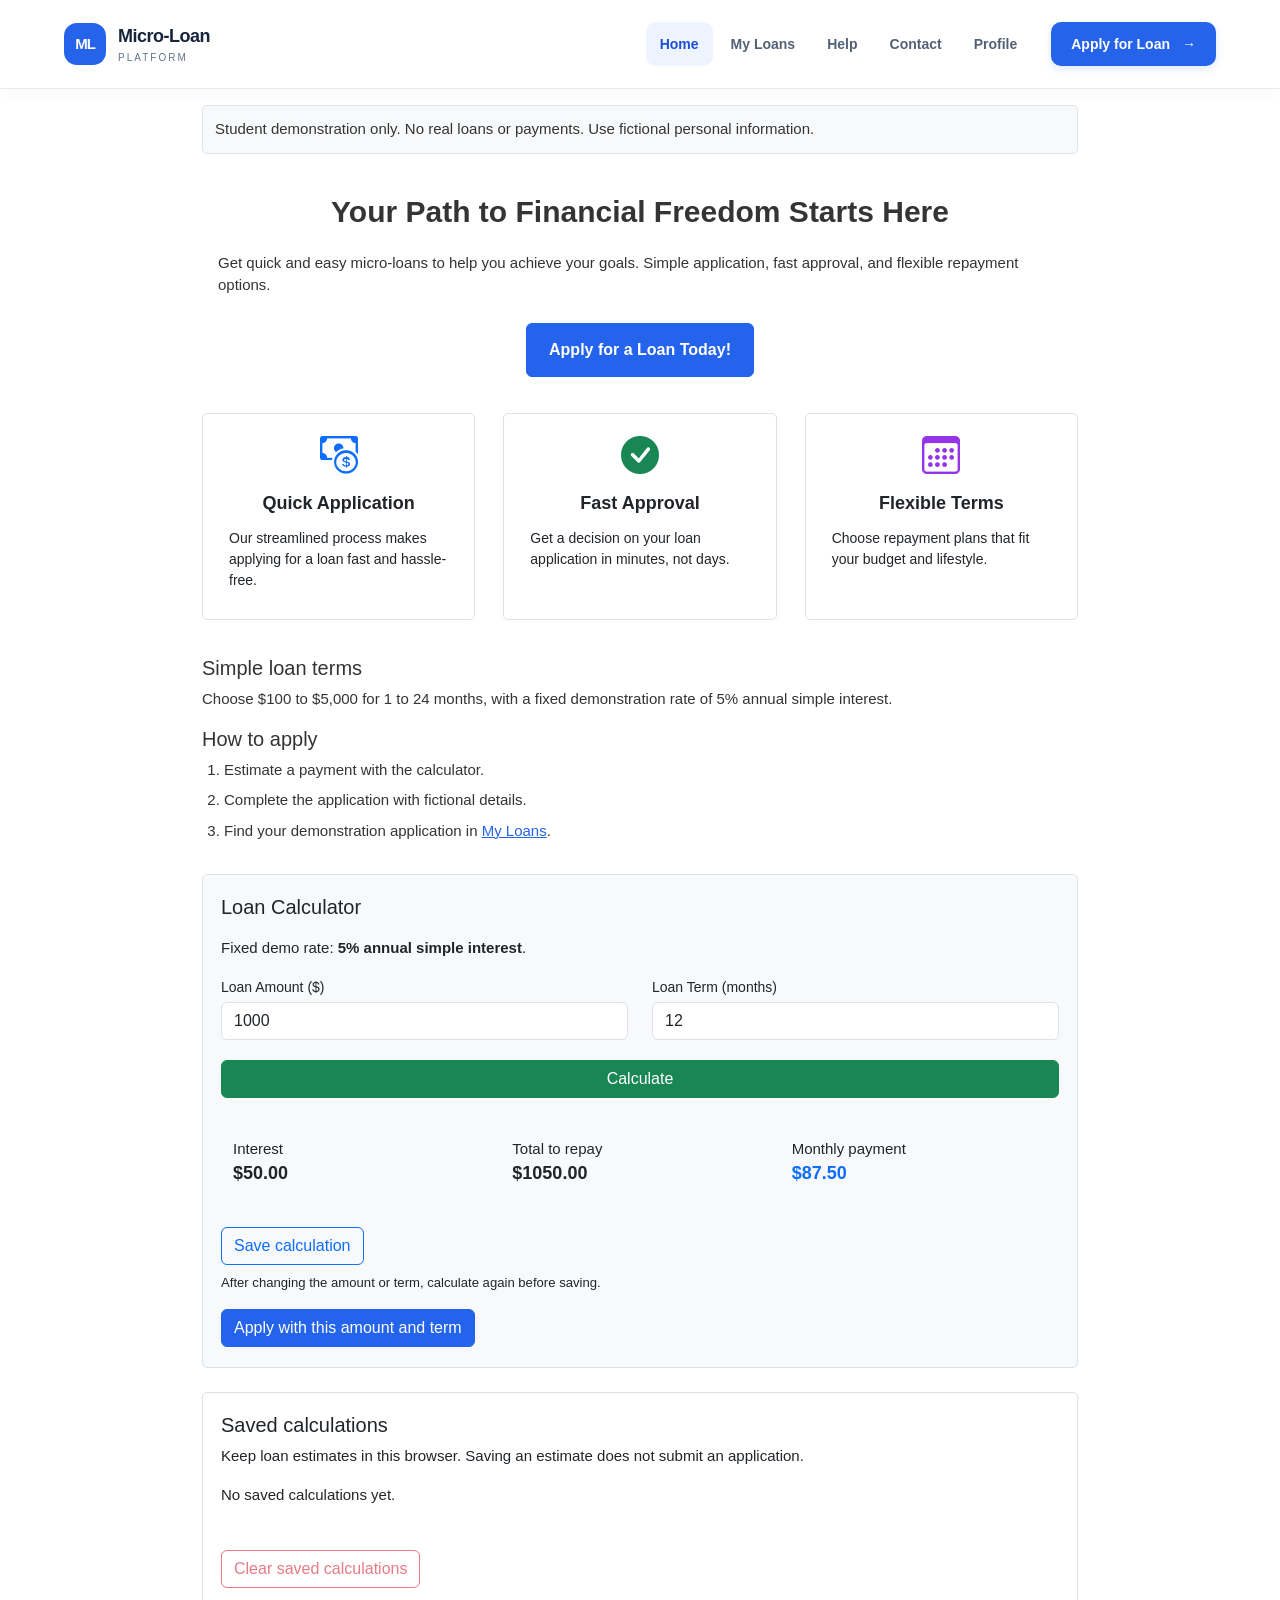
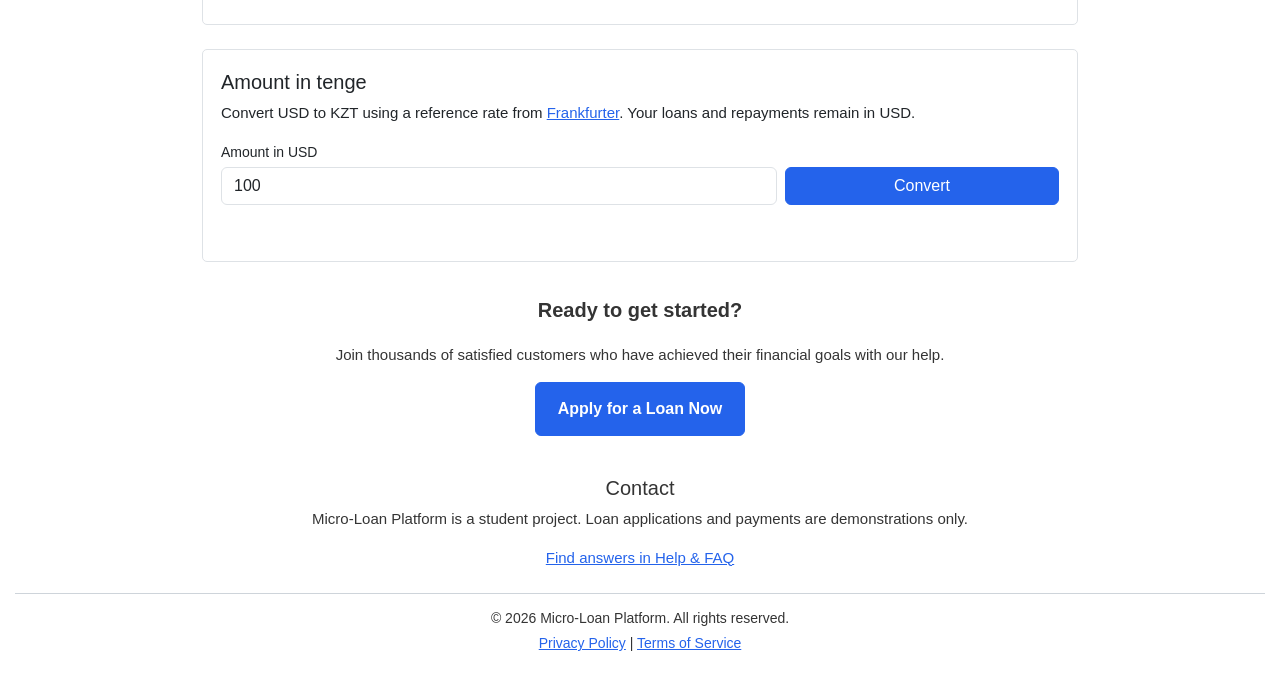
==== commit 253e71c9: "Added theme across pages" ====
--- a/index.html
+++ b/index.html
@@ -10,6 +10,8 @@
   <link href="css/common.css" rel="stylesheet">
   <link href="css/public.css" rel="stylesheet">
   <link rel="stylesheet" href="css/navbar.css">
+  <link rel="stylesheet" href="css/theme.css">
+  <script src="js/theme.js"></script>
 </head>
 <body>
   <header class="site-header">
--- a/css/public.css
+++ b/css/public.css
@@ -40,3 +40,19 @@
 
 /* New final tools keep the same card layout as the calculator. */
 .final-tool { padding: 20px 18px; }
+.saved-calculation-list {
+  display: grid;
+  grid-template-columns: repeat(2, minmax(0, 1fr));
+  gap: 16px;
+  padding: 0;
+  margin: 8px 0 20px;
+  list-style: none;
+}
+.saved-calculation { padding: 16px; }
+.saved-calculation h3 { font-size: 18px; margin-bottom: 12px; }
+.saved-calculation p { margin-bottom: 8px; }
+.saved-calculation button { margin-top: 8px; }
+
+@media (max-width: 576px) {
+  .saved-calculation-list { grid-template-columns: 1fr; }
+}
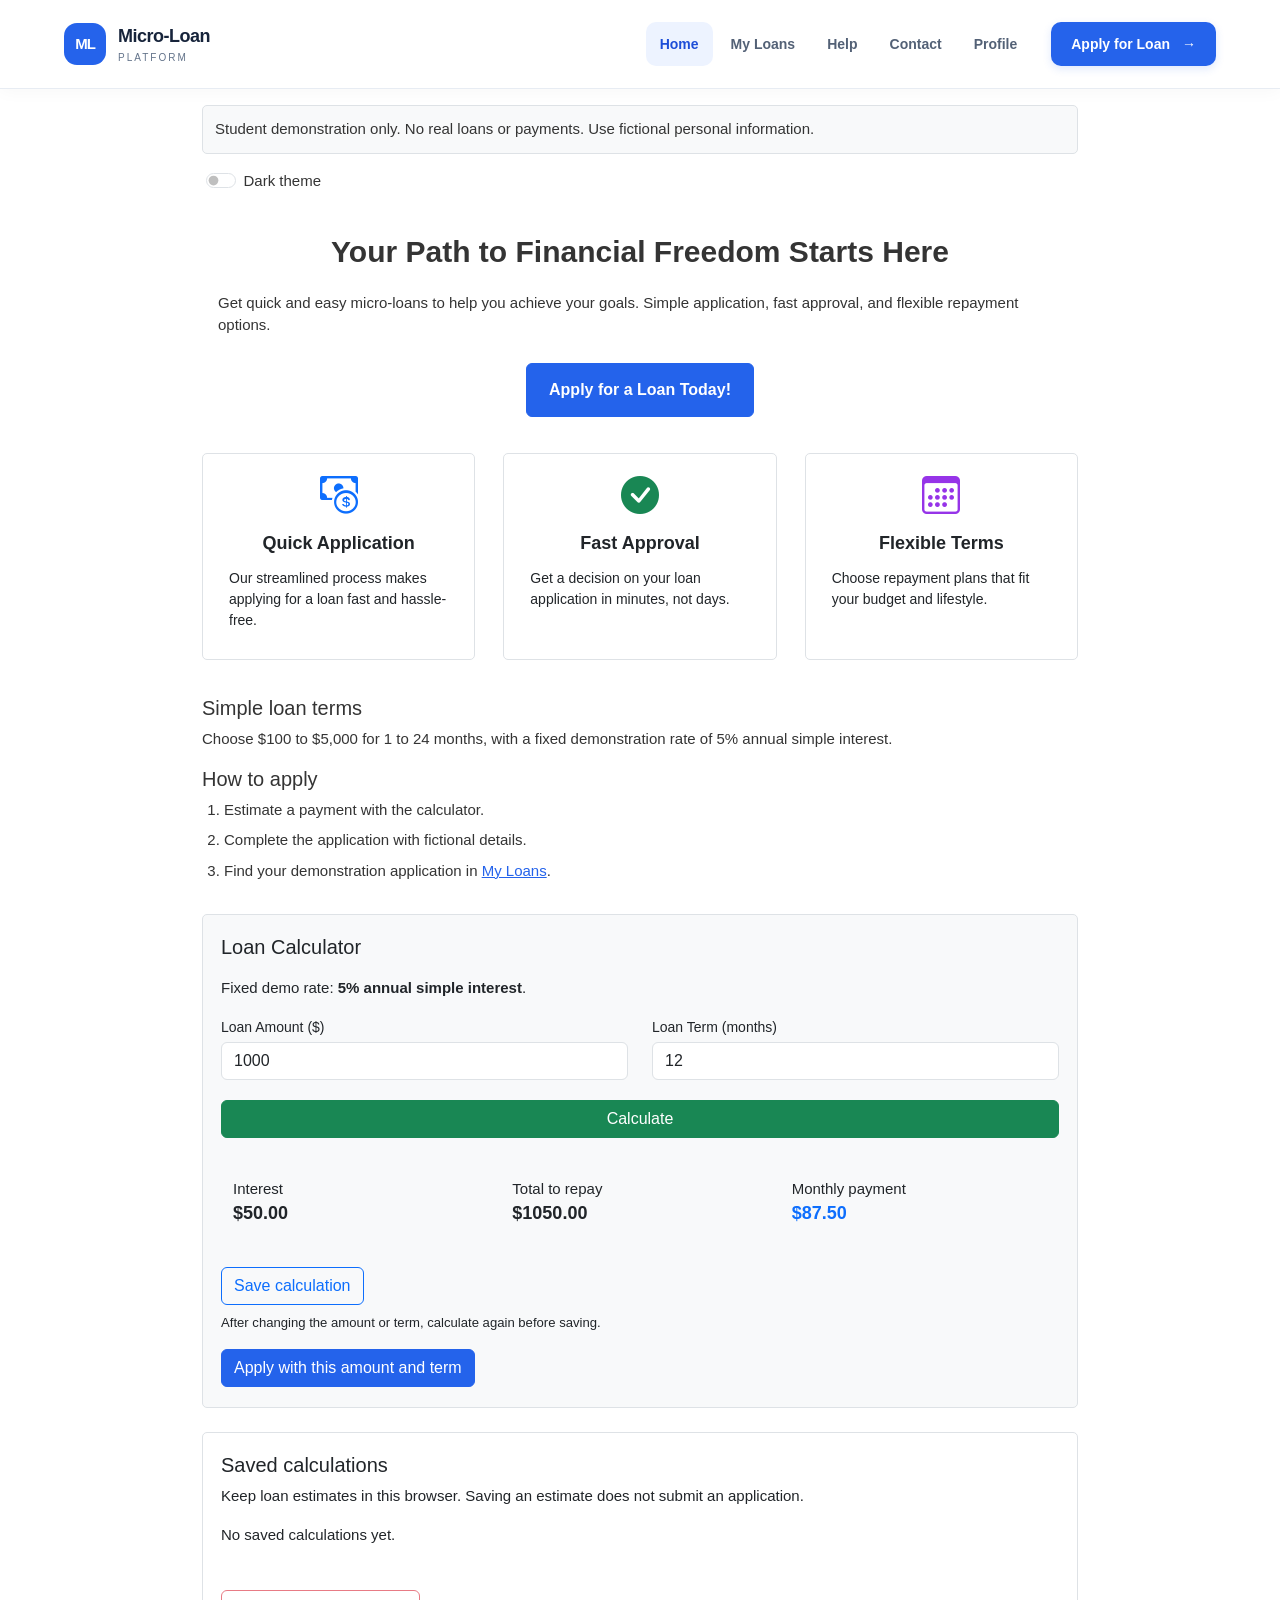
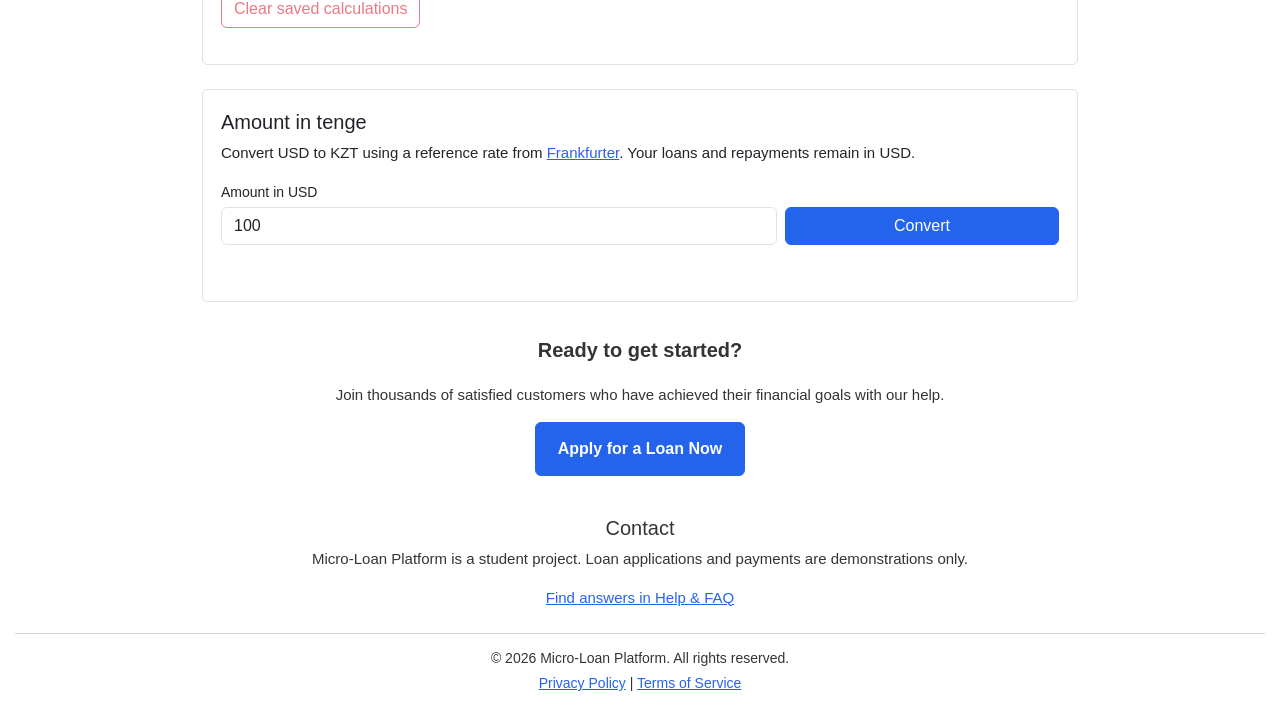
==== commit 42c7e068: "Added theme switch" ====
--- a/index.html
+++ b/index.html
@@ -39,6 +39,13 @@
 
   <main class="container page-content">
     <p class="demo-notice mt-3">Student demonstration only. No real loans or payments. Use fictional personal information.</p>
+    <section class="theme-setting" aria-label="Appearance">
+      <div class="form-check form-switch">
+        <input id="dark-theme" class="form-check-input" type="checkbox" role="switch" aria-describedby="theme-message">
+        <label class="form-check-label" for="dark-theme">Dark theme</label>
+      </div>
+      <p id="theme-message" class="small mb-0" role="status"></p>
+    </section>
     <section class="hero text-center" aria-labelledby="hero-title">
       <h1 id="hero-title">Your Path to Financial Freedom Starts Here</h1>
       <p class="hero-description">Get quick and easy micro-loans to help you achieve your goals. Simple application, fast approval, and flexible repayment options.</p>
--- a/css/public.css
+++ b/css/public.css
@@ -40,6 +40,8 @@
 
 /* New final tools keep the same card layout as the calculator. */
 .final-tool { padding: 20px 18px; }
+.theme-setting { padding: 0 4px 12px; }
+.theme-setting .form-check { margin-bottom: 4px; }
 .saved-calculation-list {
   display: grid;
   grid-template-columns: repeat(2, minmax(0, 1fr));
--- a/css/theme.css
+++ b/css/theme.css
@@ -0,0 +1,24 @@
+/* Loaded last on every page, so existing light styles stay unchanged. */
+html[data-bs-theme="dark"] {
+  color-scheme: dark;
+  --site-text: #e5e7eb;
+  --site-border: #435268;
+  --site-blue: #93c5fd;
+  --bs-body-color: #e5e7eb;
+  --bs-body-color-rgb: 229, 231, 235;
+  --bs-body-bg: #101722;
+  --bs-secondary-color: #b8c3d1;
+  --bs-border-color: #435268;
+  --bs-primary-rgb: 147, 197, 253;
+  --bs-success-rgb: 106, 218, 155;
+  --bs-danger-rgb: 255, 161, 171;
+  --bs-link-color: #93c5fd;
+  --bs-link-color-rgb: 147, 197, 253;
+  --bs-link-hover-color: #bfdbfe;
+  --bs-link-hover-color-rgb: 191, 219, 254;
+}
+
+html[data-bs-theme="dark"] body {
+  color: #e5e7eb;
+  background: #101722;
+}
